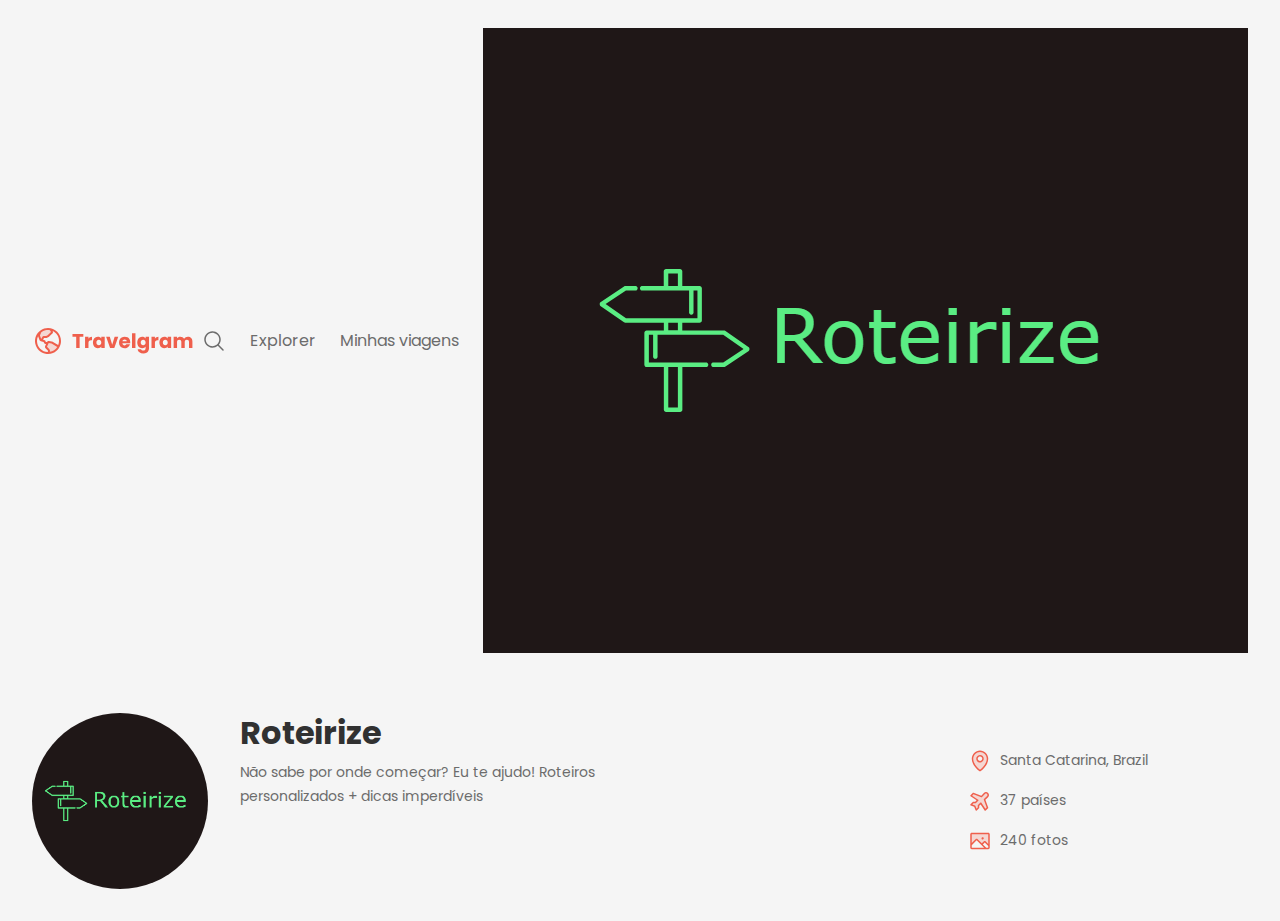
==== index.html @ 31205361 "done header" ====
<!DOCTYPE html>
<html lang="pt-br">
    <head>
        <link rel="preconnect" href="https://fonts.googleapis.com"/>
        <link rel="preconnect" href="https://fonts.gstatic.com" crossorigin/>
        <meta charset="UTF-8"/>
        <meta name="viewport" content="width=device-width, initial-scale=1.0" />
    <title>Travelgram | Perfil de viagens</title>
    <link rel="stylesheet" href="styles/index.css"/>
    <link 
    href="https://fonts.googleapis.com/css2?family=Poppins:wght@400;700&display=swap" rel="stylesheet"
    />
</head>
<body>
    <div class="bg-surface-color">
    <nav class="container">
        <a href="#" id="logo">
            <img src="assets/Logo.svg" alt="Logomarca" />
        </a>
        <ul id="primary-menu">
            <li>
                <a href="#">
                    <img src="assets/icons/MagnifyingGlass.svg" alt="Ícone de lupa" />
                </a>
            </li>
        </li><a href="#">Explorer</a></li>
        </li><a href="#">Minhas viagens</a></li>
        <li>
        <a href="#">
            <img 
            src="assets/profile.png" 
            alt="Logo Roteirize"
            />
         </a>
          </li>
        </ul>
      </nav>
      <header>
        <div class="container">
        <div id="profile">
        <img src="assets/profile.png" alt="Logo Roteirize">
        <div>
            <h1>Roteirize</h1>
            <p>
                Não sabe por onde começar? Eu te ajudo!
                Roteiros personalizados + dicas imperdíveis
            </p>
              </div>
          </div>
          <ul id="info">
            <li>
              <img src="assets/icons/MapPin.svg" alt="Icone de mapa" />
              <span>Santa Catarina, Brazil</span>
            </li>
            <li>
              <img src="assets/icons/AirplaneTilt.svg" alt="Icone de aviao" />
              <span>37 países</span>
            </li>
            <li>
              <img src="assets/icons/Image.svg" alt="Icone de imagem" />
              <span>240 fotos</span>
            </li>
          </ul>
        </div>
      </header>
    </div>
---- styles/index.css ----
@import url(global.css);
@import url(nav.css);
@import url(header.css);
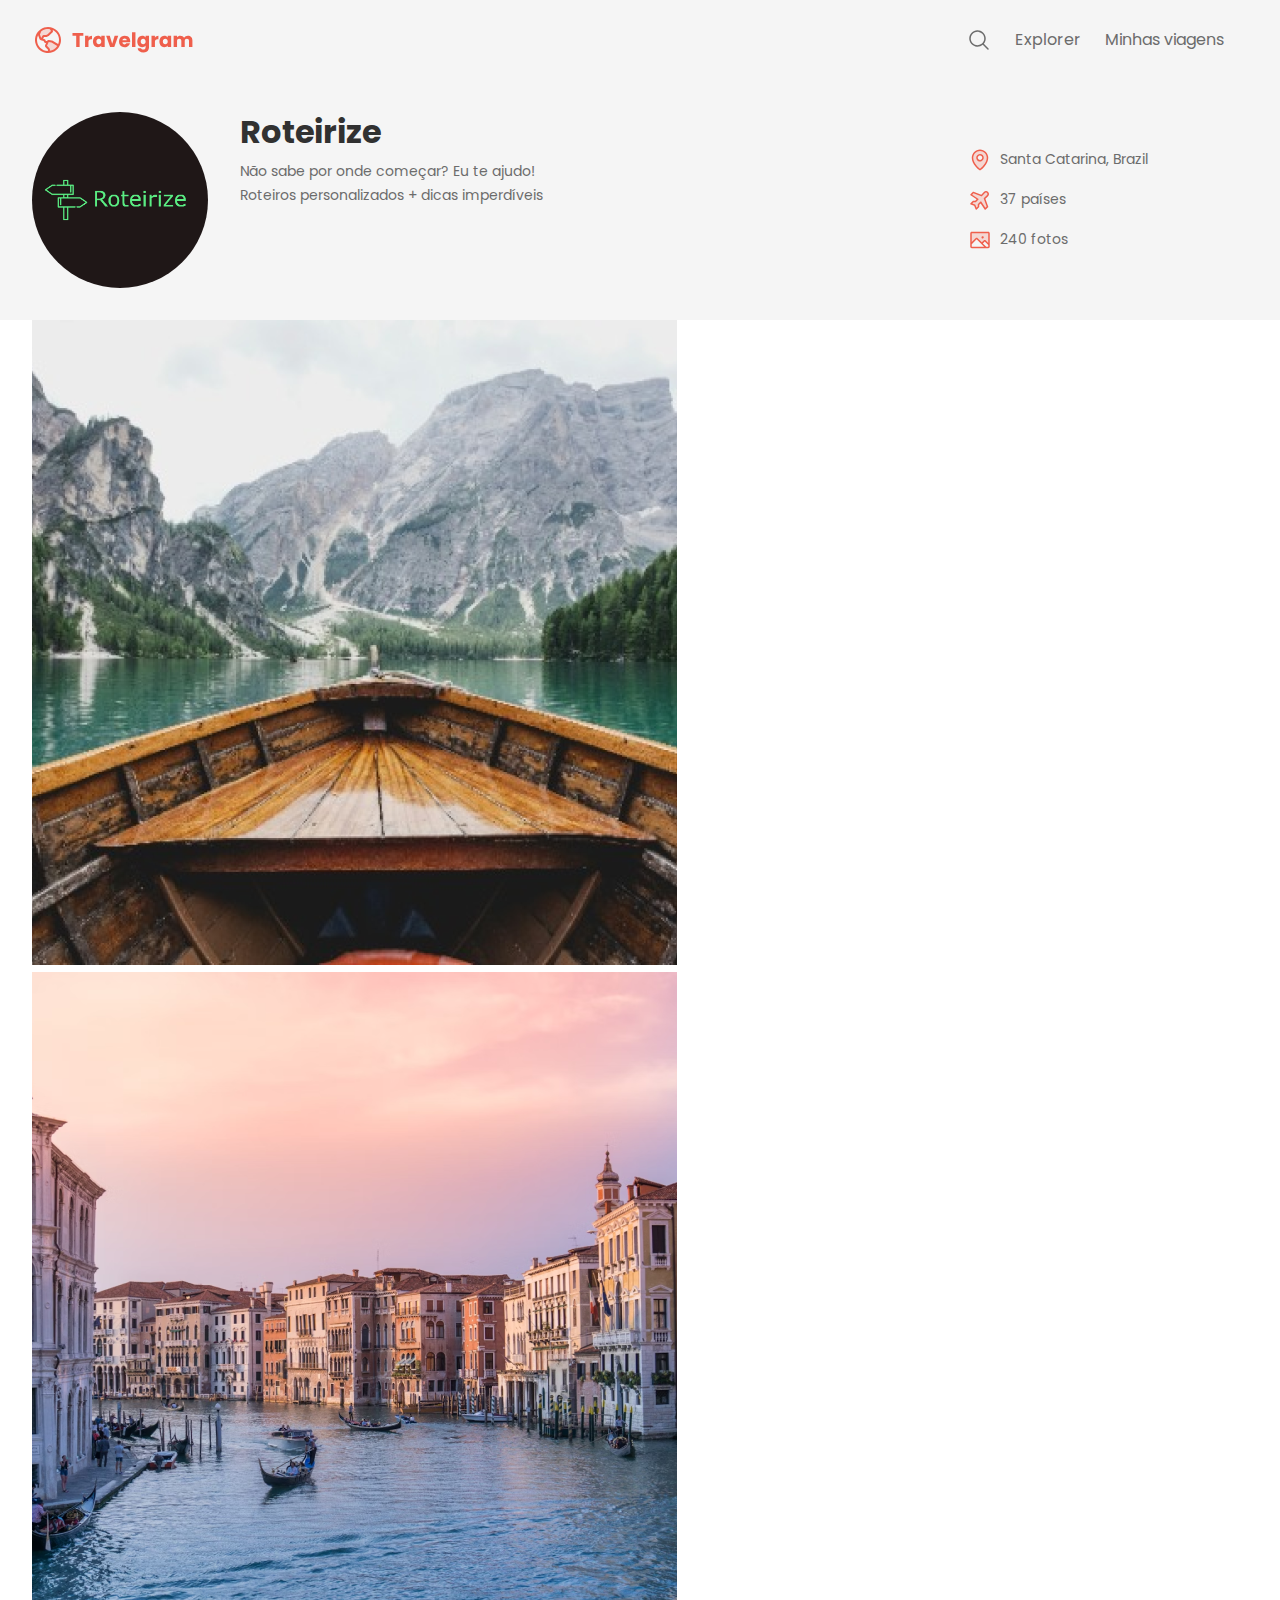
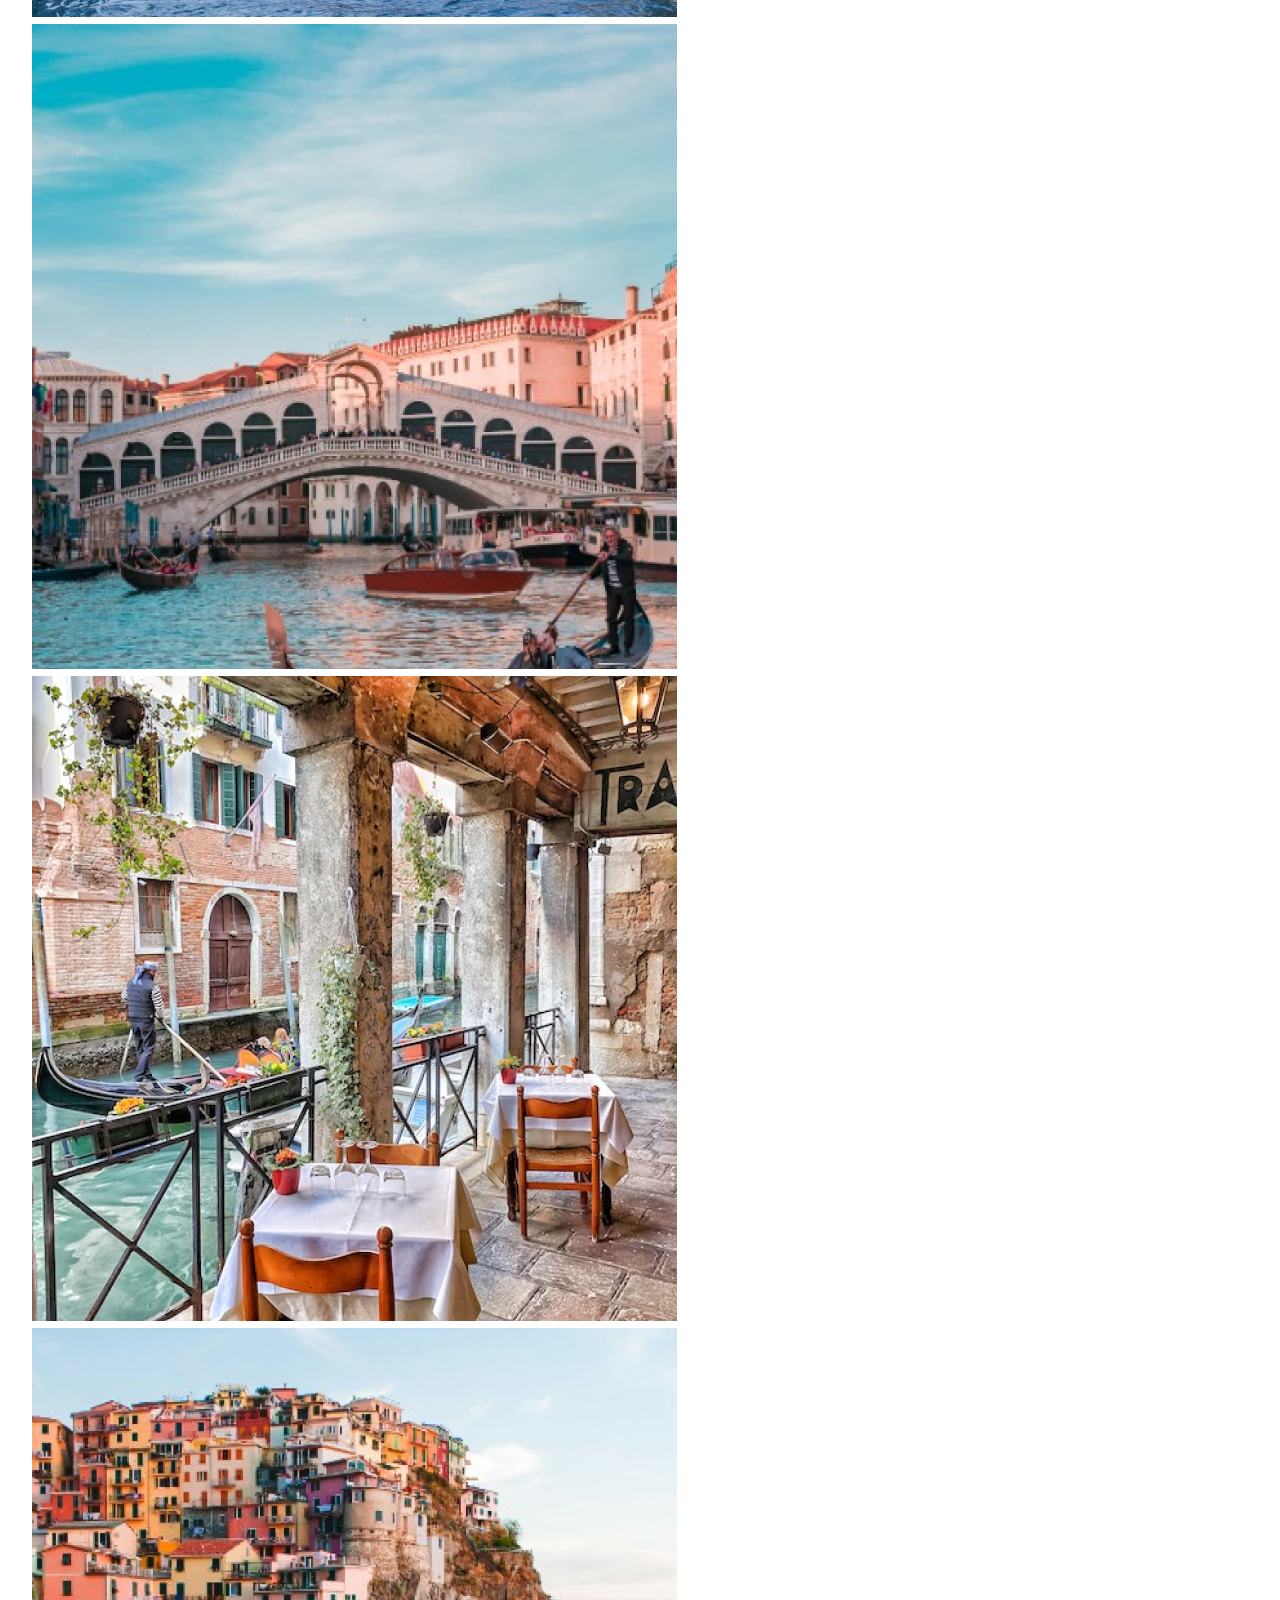
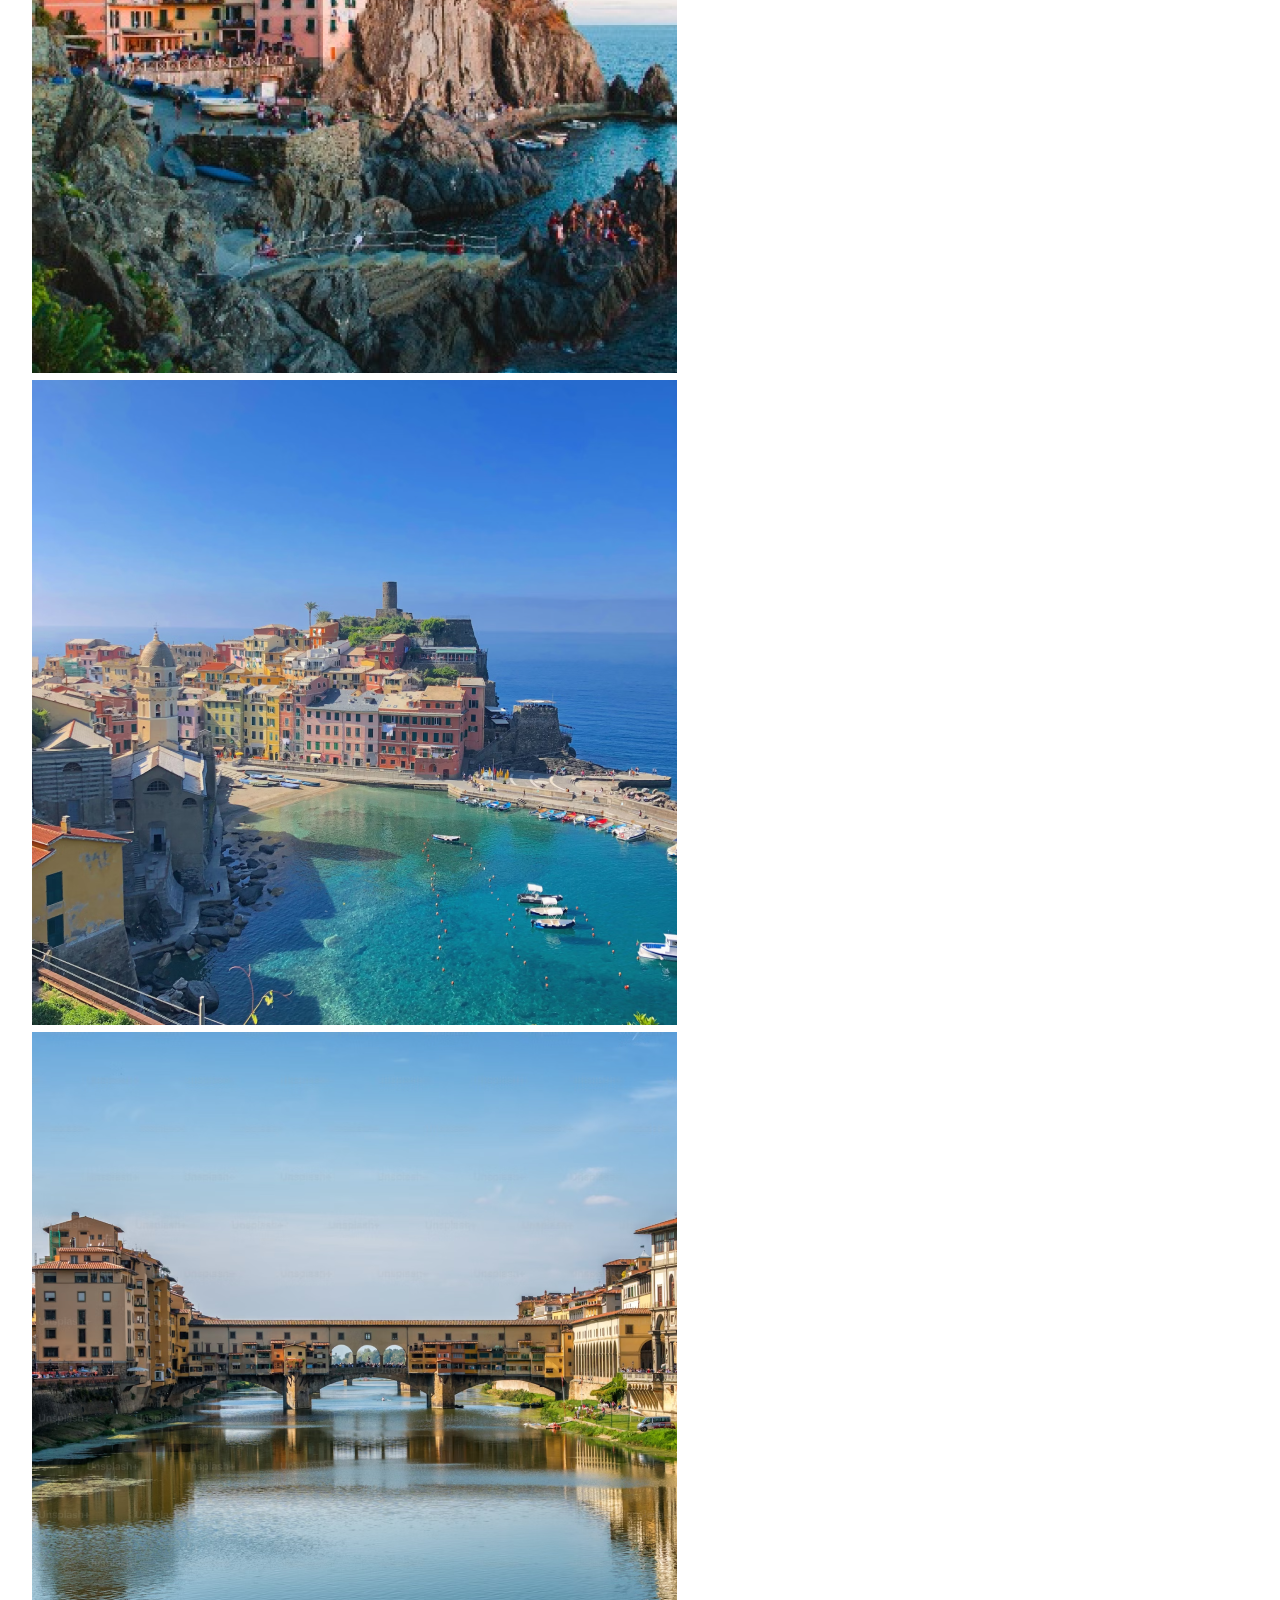
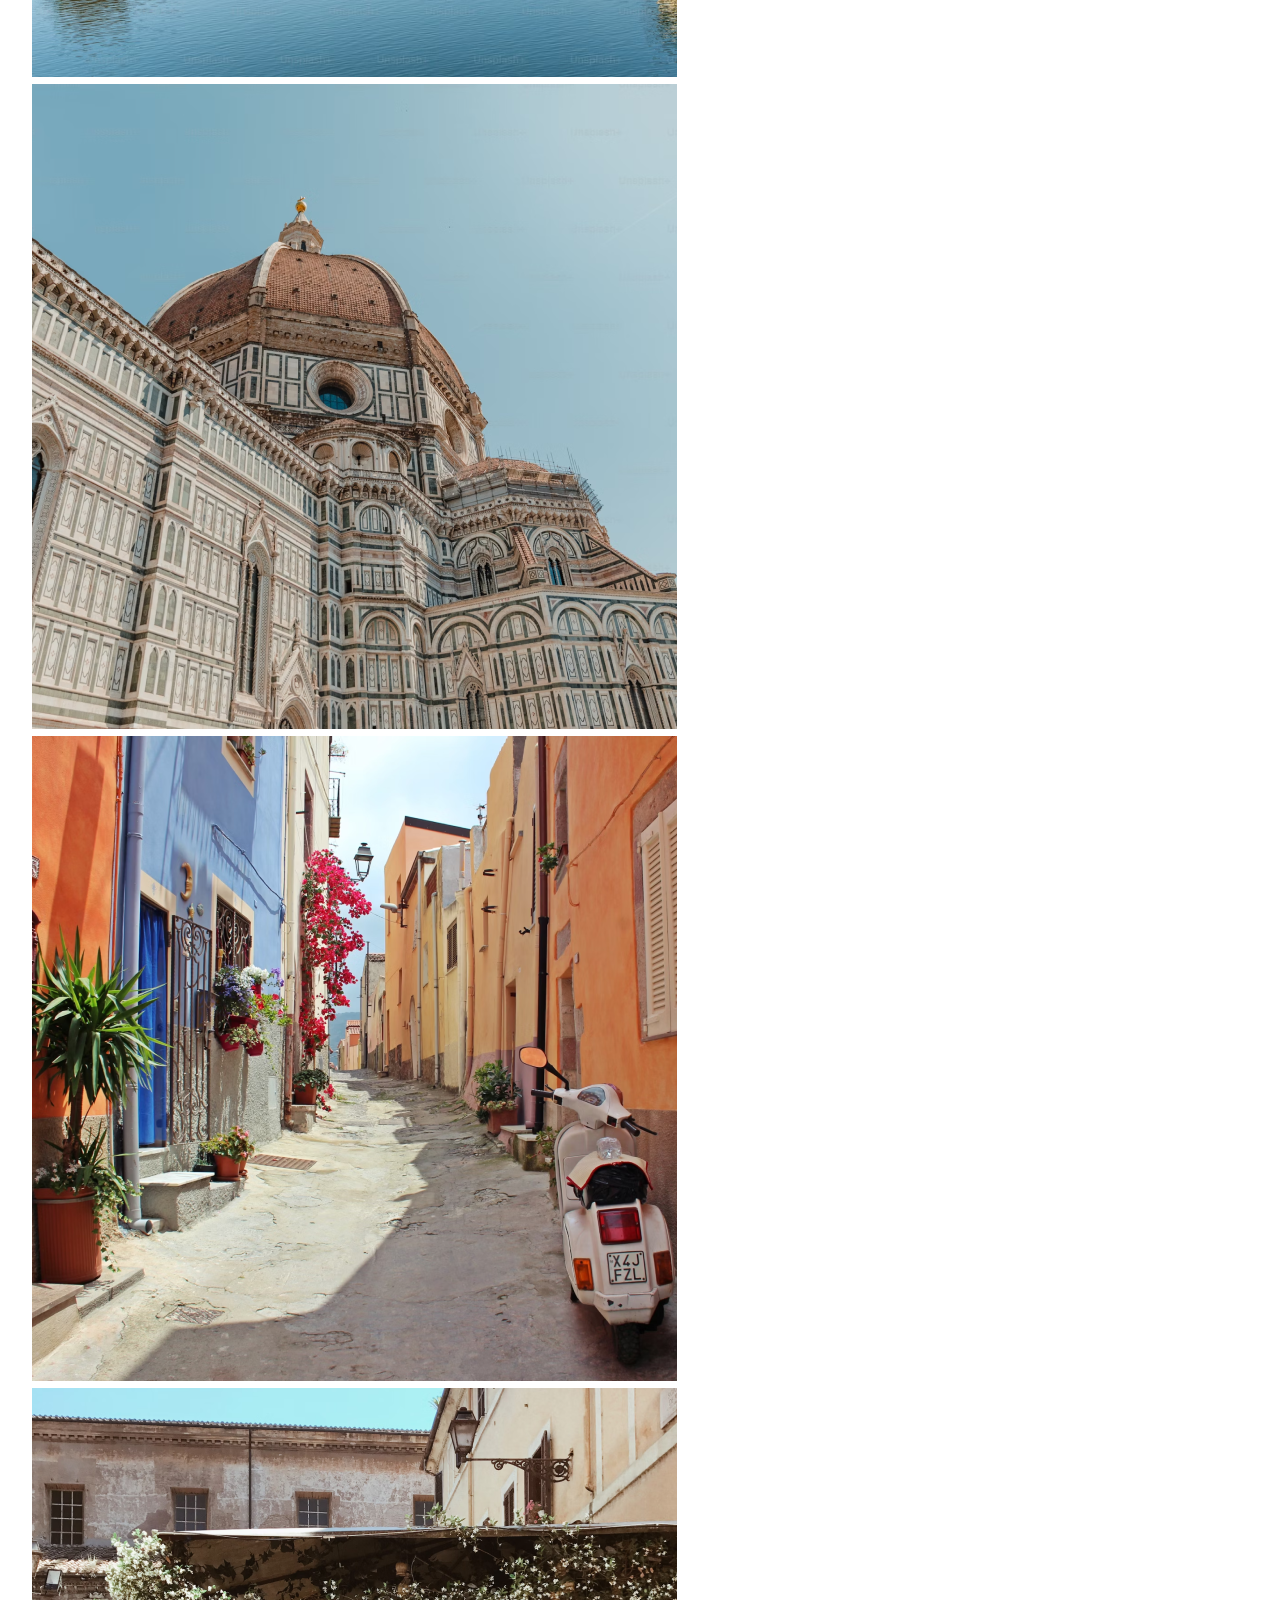
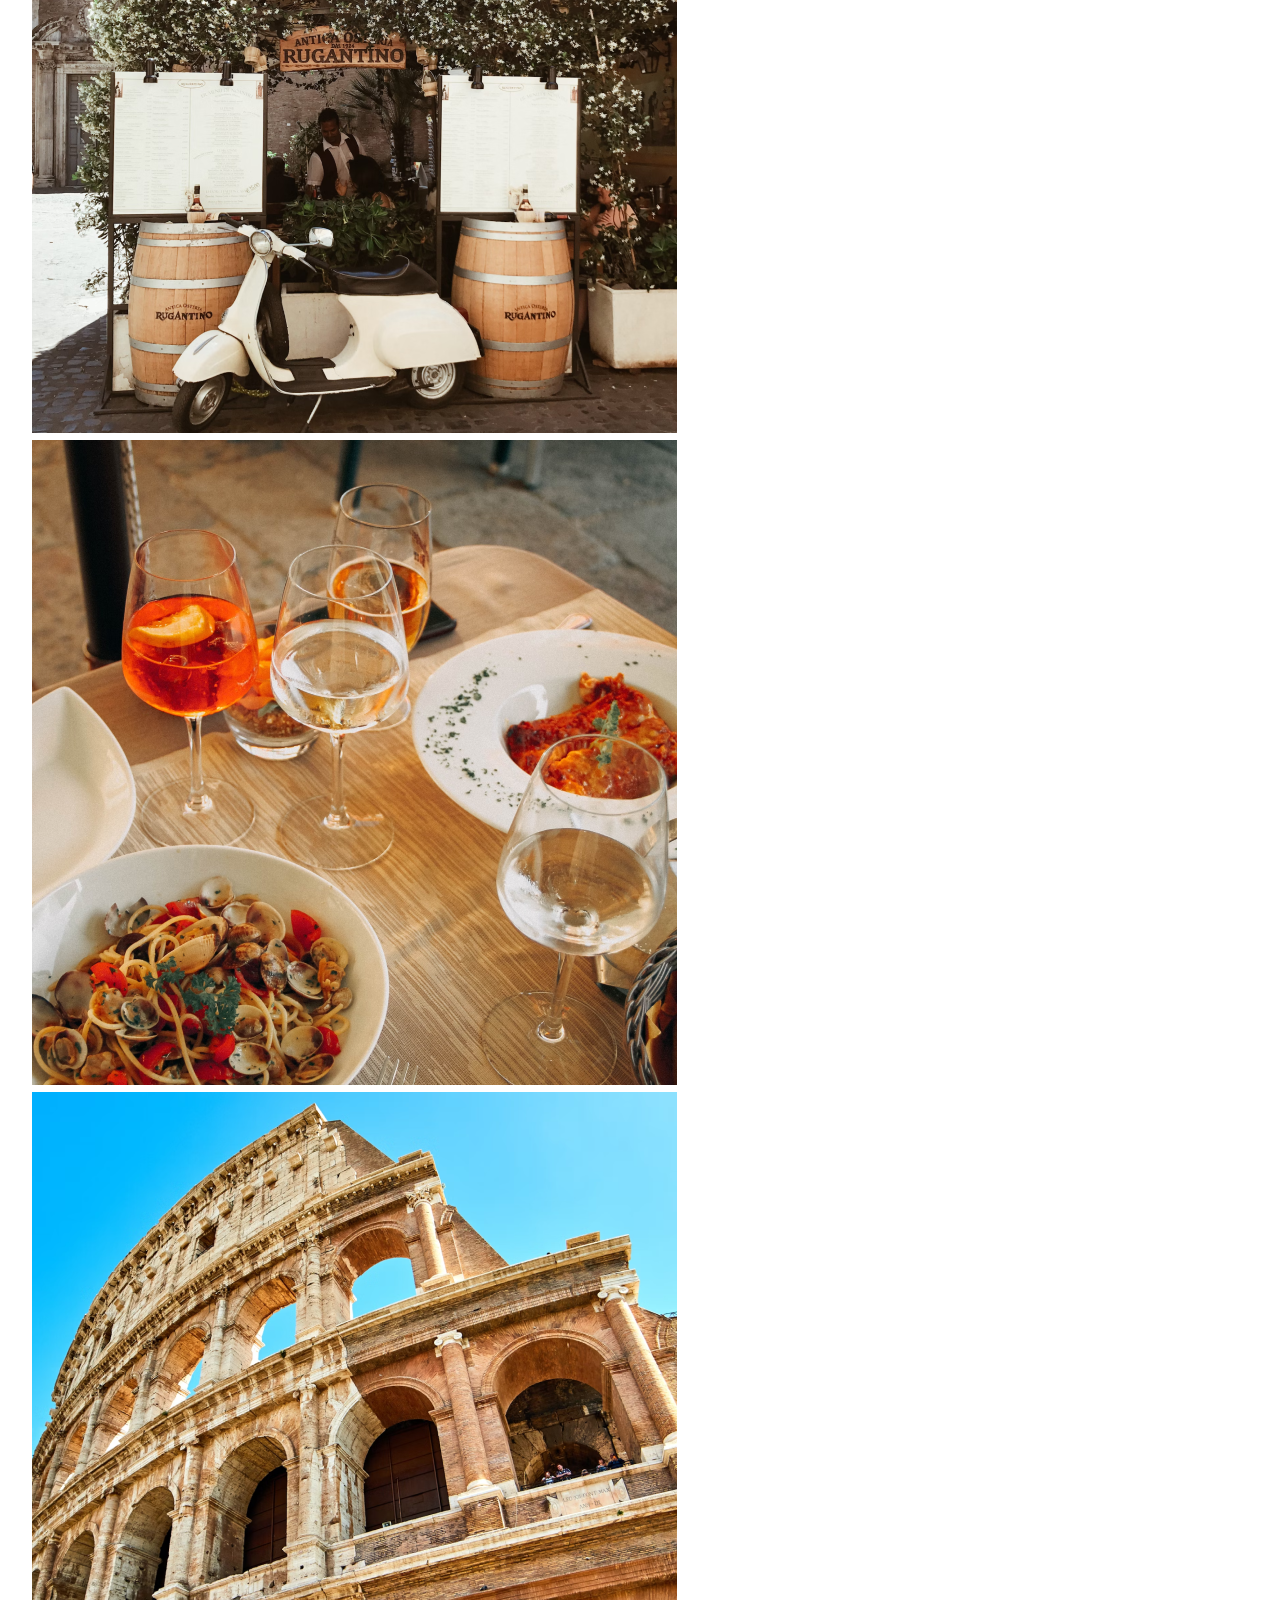
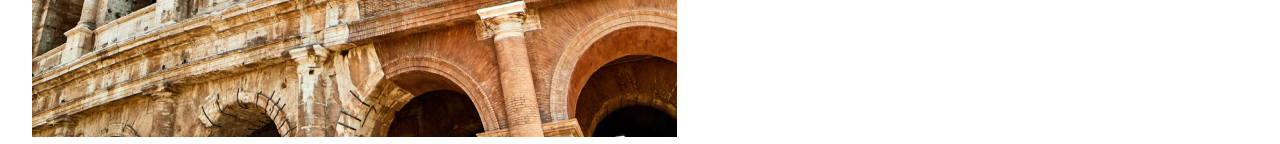
==== commit ea2dc3aa: "main gallery" ====
--- a/index.html
+++ b/index.html
@@ -26,12 +26,6 @@
         </li><a href="#">Explorer</a></li>
         </li><a href="#">Minhas viagens</a></li>
         <li>
-        <a href="#">
-            <img 
-            src="assets/profile.png" 
-            alt="Logo Roteirize"
-            />
-         </a>
           </li>
         </ul>
       </nav>
@@ -42,7 +36,7 @@
         <div>
             <h1>Roteirize</h1>
             <p>
-                Não sabe por onde começar? Eu te ajudo!
+                Não sabe por onde começar? Eu te ajudo!<br>
                 Roteiros personalizados + dicas imperdíveis
             </p>
               </div>
@@ -64,3 +58,17 @@
         </div>
       </header>
     </div>
+     <main class="container">
+      <img src="assets/images/Image 01.png" alt="..." />
+      <img src="assets/images/Image 02.png" alt="..." />
+      <img src="assets/images/Image 03.png" alt="..." />
+      <img src="assets/images/Image 04.png" alt="..." />
+      <img src="assets/images/Image 05.png" alt="..." />
+      <img src="assets/images/Image 06.png" alt="..." />
+      <img src="assets/images/Image 07.png" alt="..." />
+      <img src="assets/images/Image 08.png" alt="..." />
+      <img src="assets/images/Image 09.png" alt="..." />
+      <img src="assets/images/Image 10.png" alt="..." />
+      <img src="assets/images/Image 11.png" alt="..." />
+      <img src="assets/images/Image 12.png" alt="..." />
+   </main>
--- a/styles/index.css
+++ b/styles/index.css
@@ -1,3 +1,4 @@
 @import url(global.css);
 @import url(nav.css);
-@import url(header.css);+@import url(header.css);
+@import url(main.css);
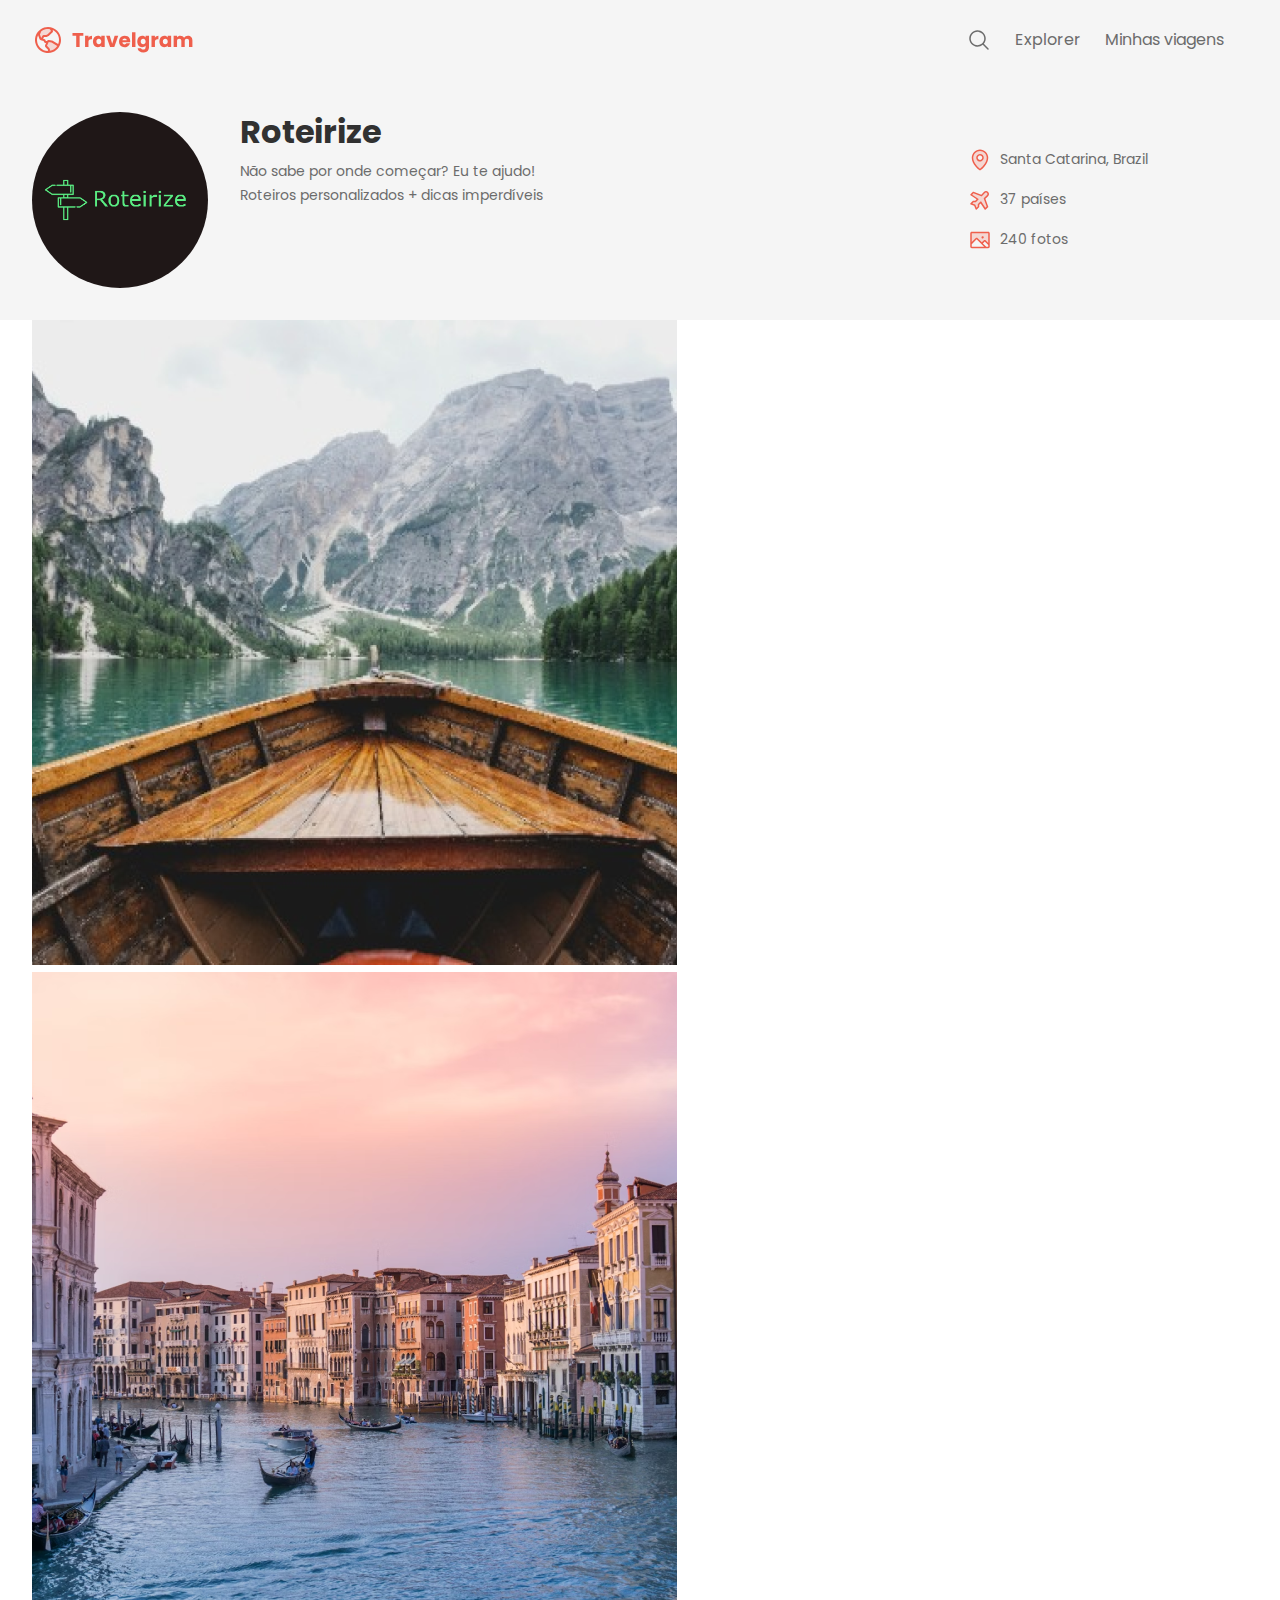
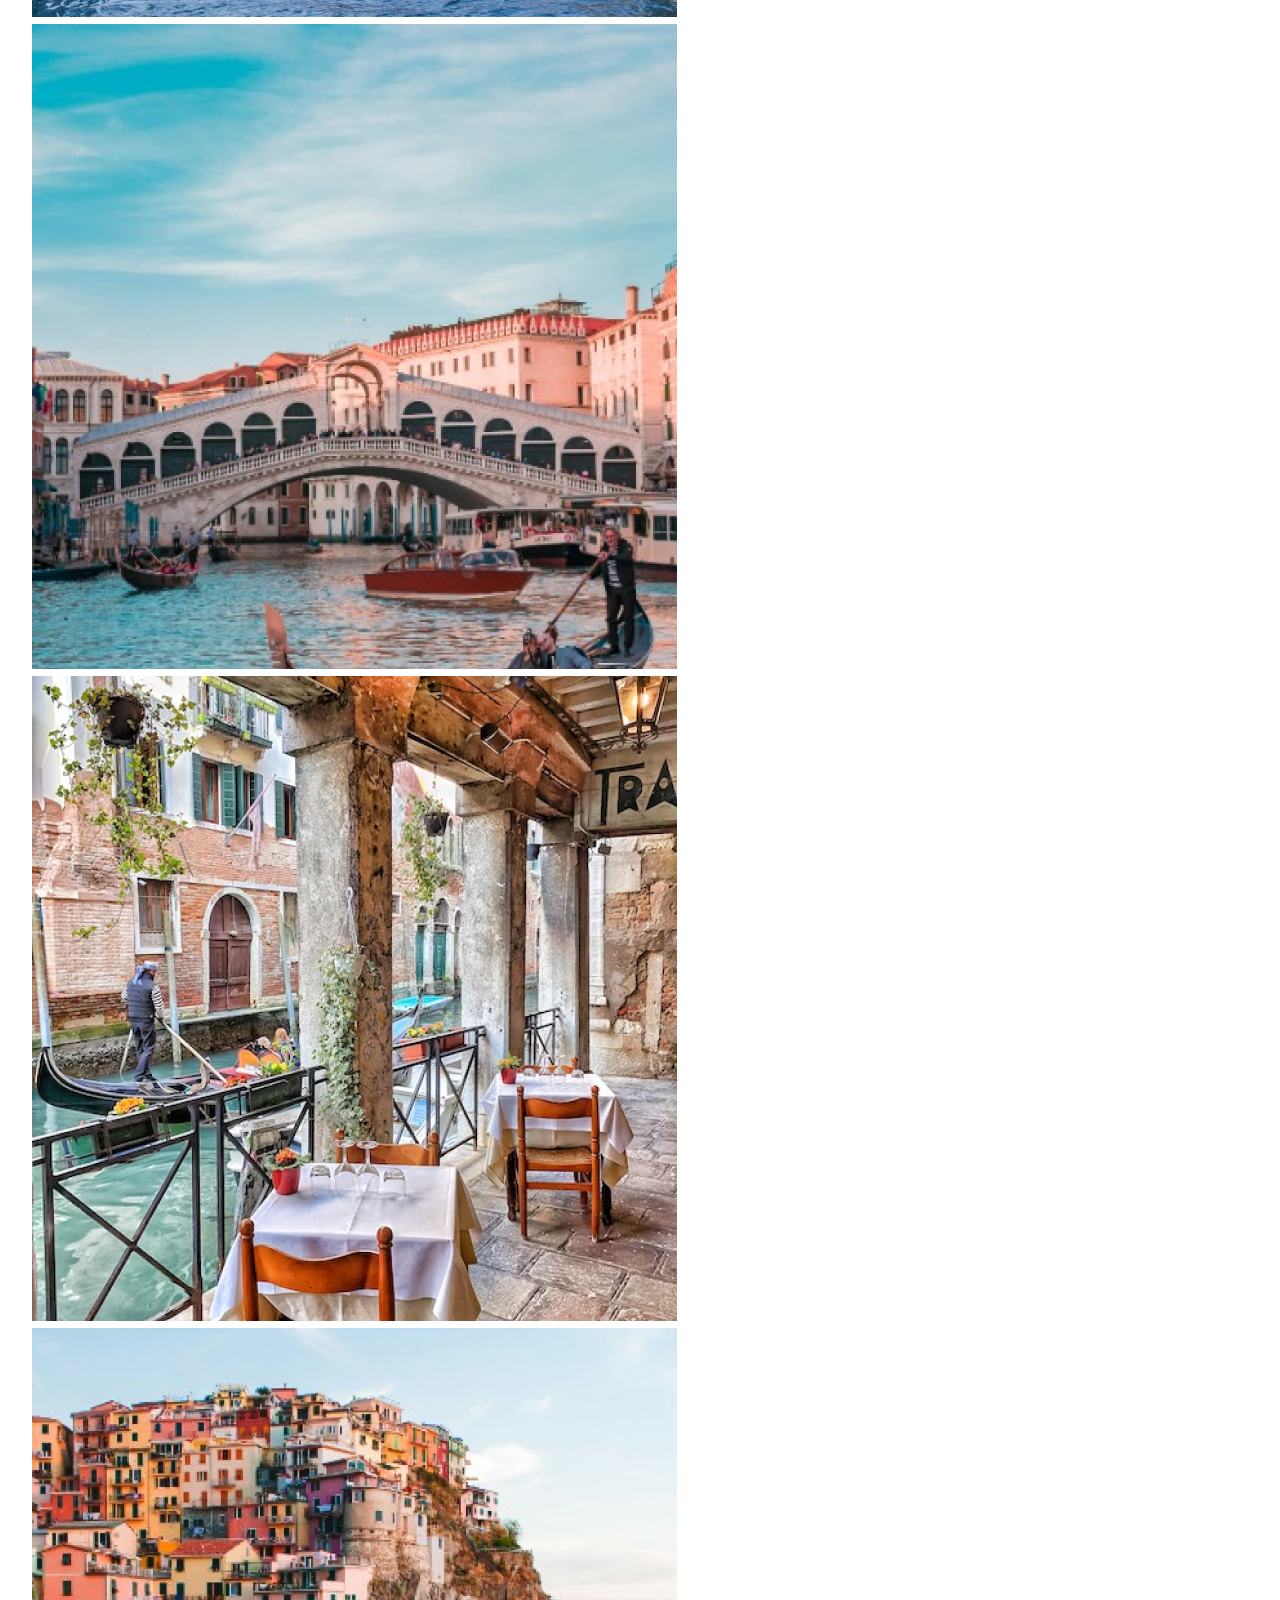
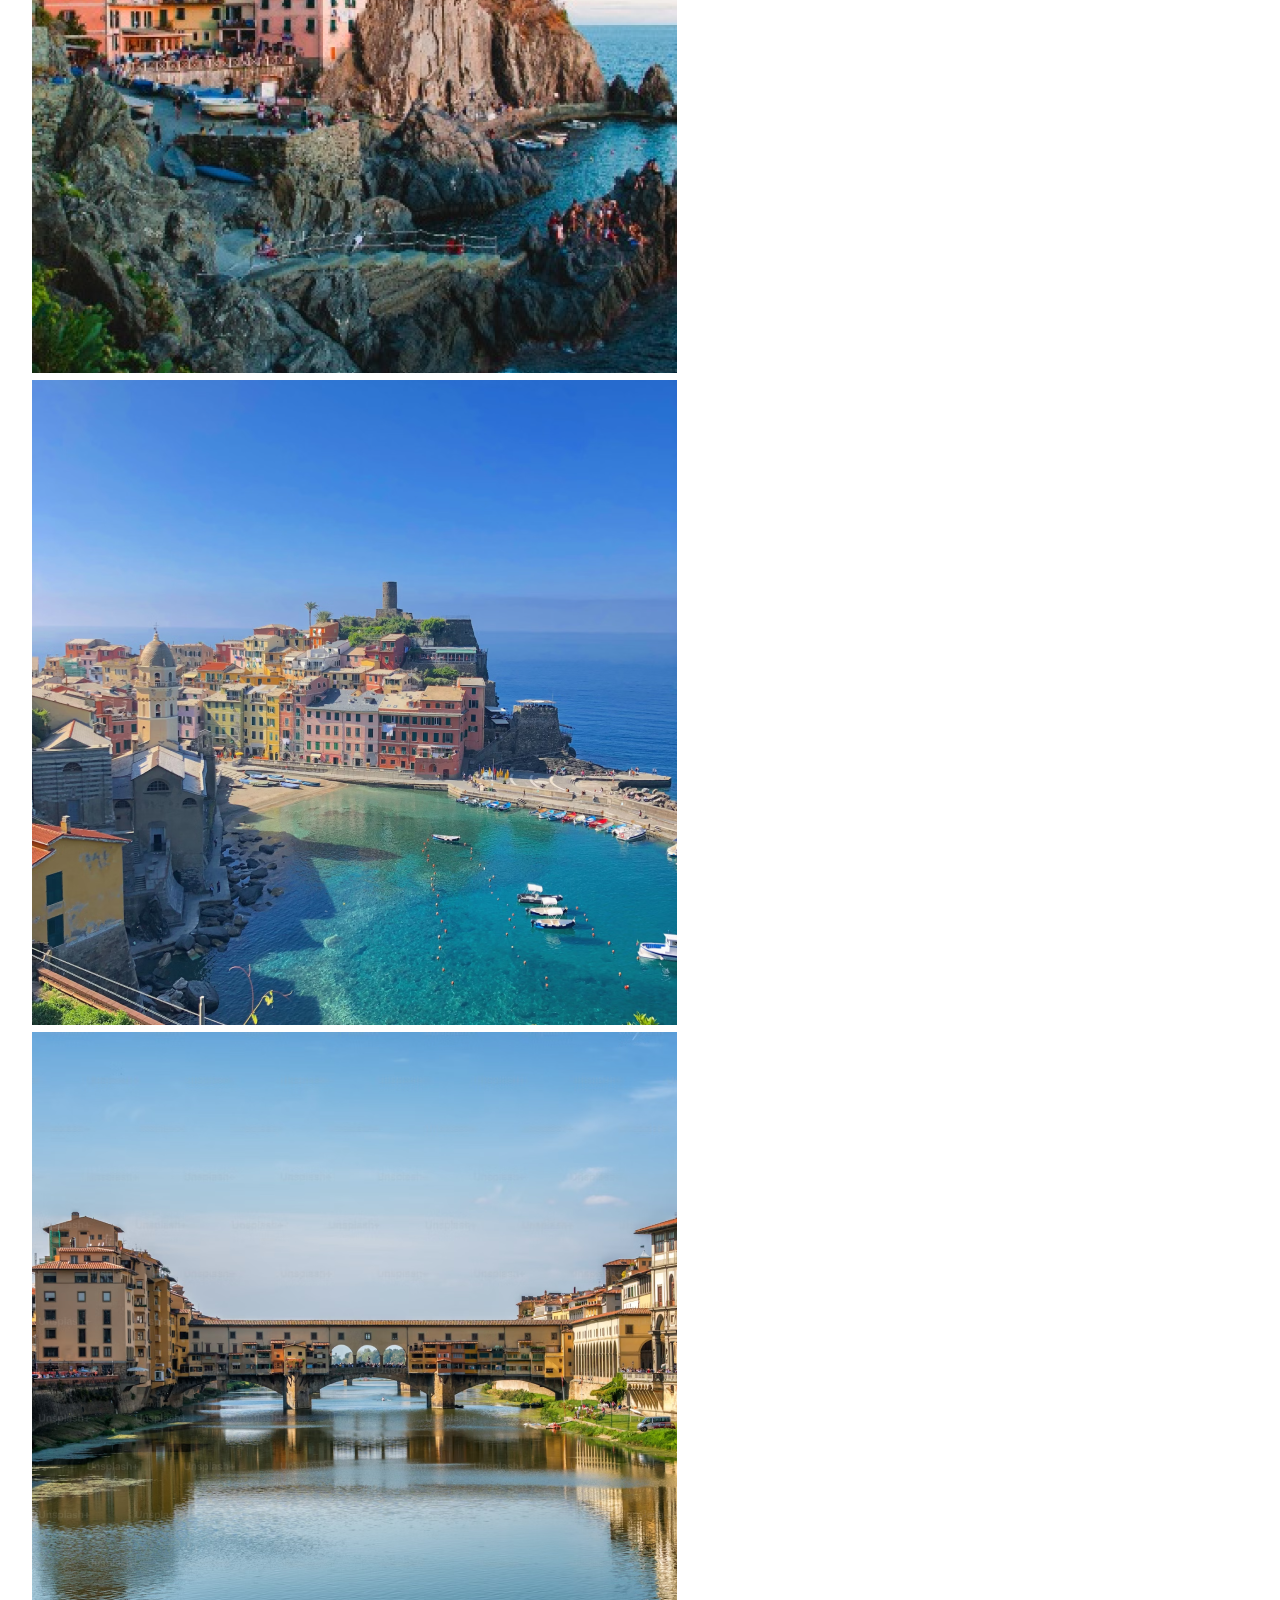
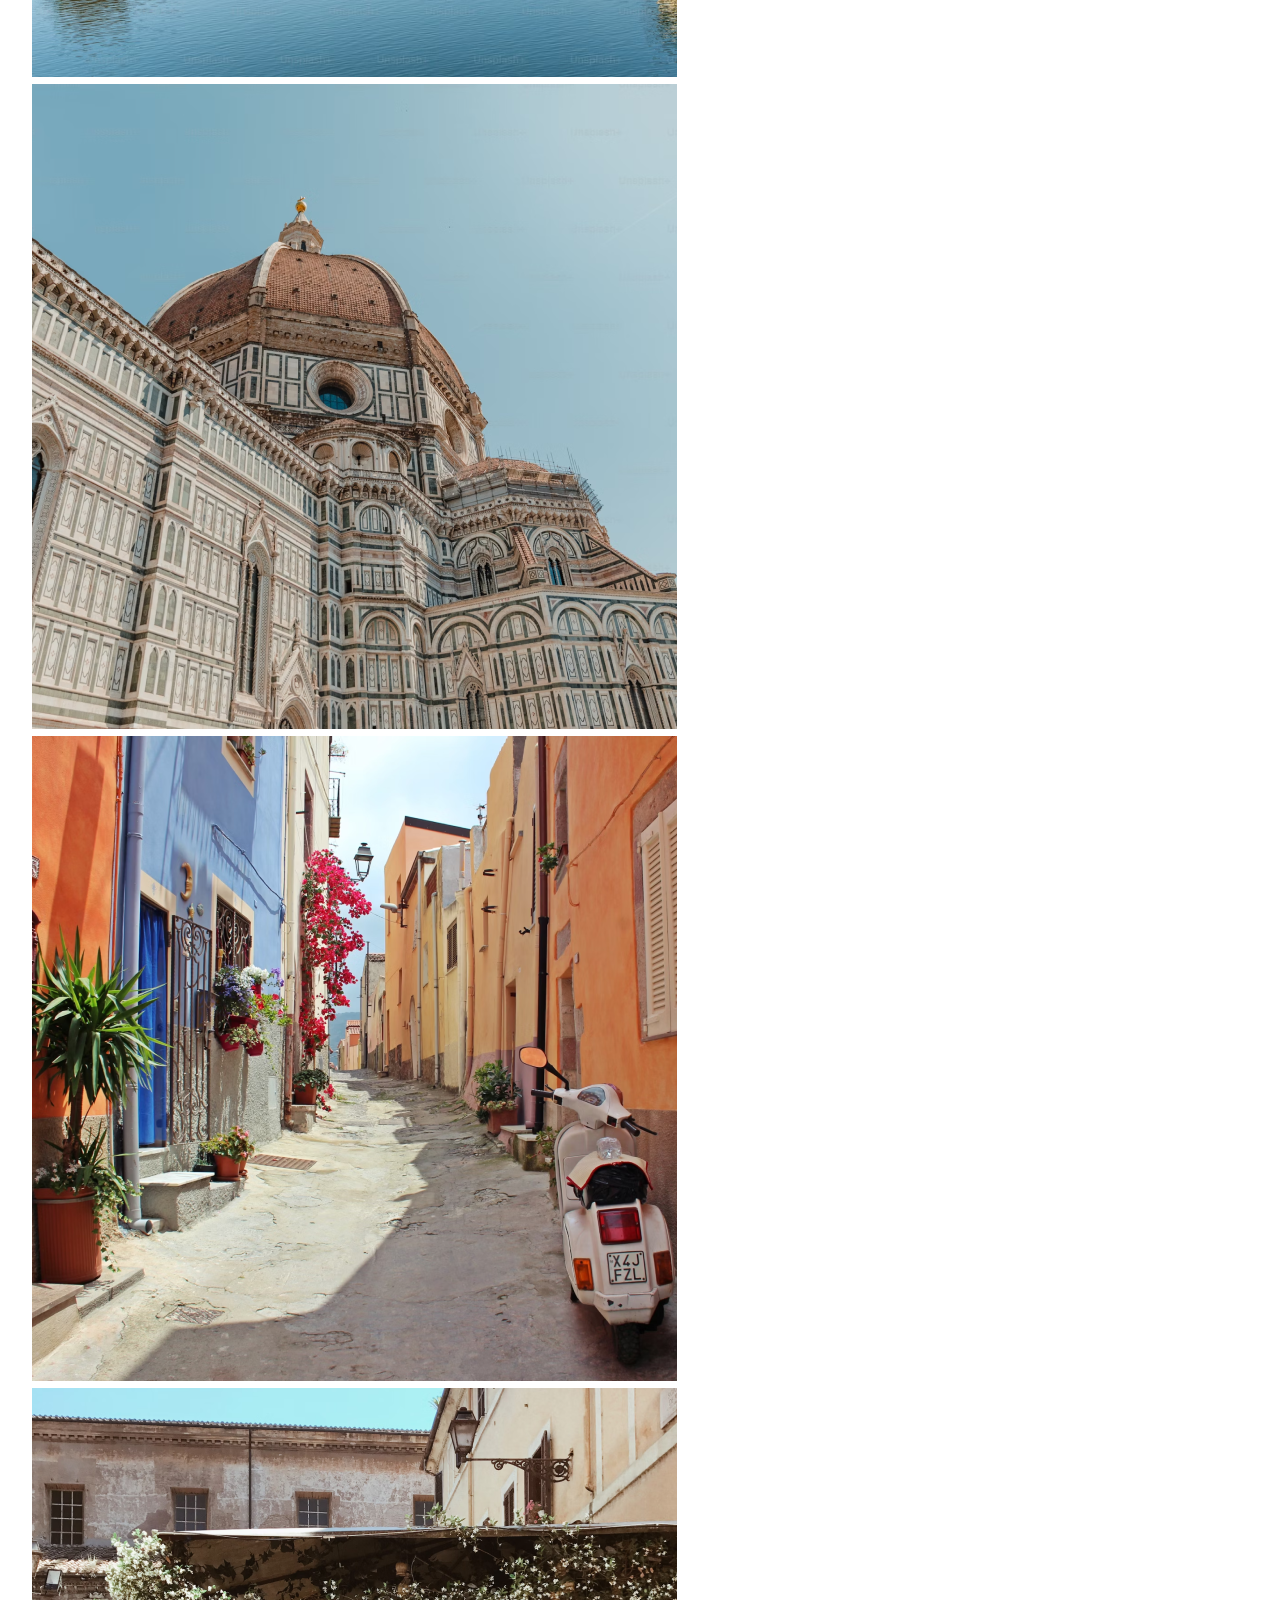
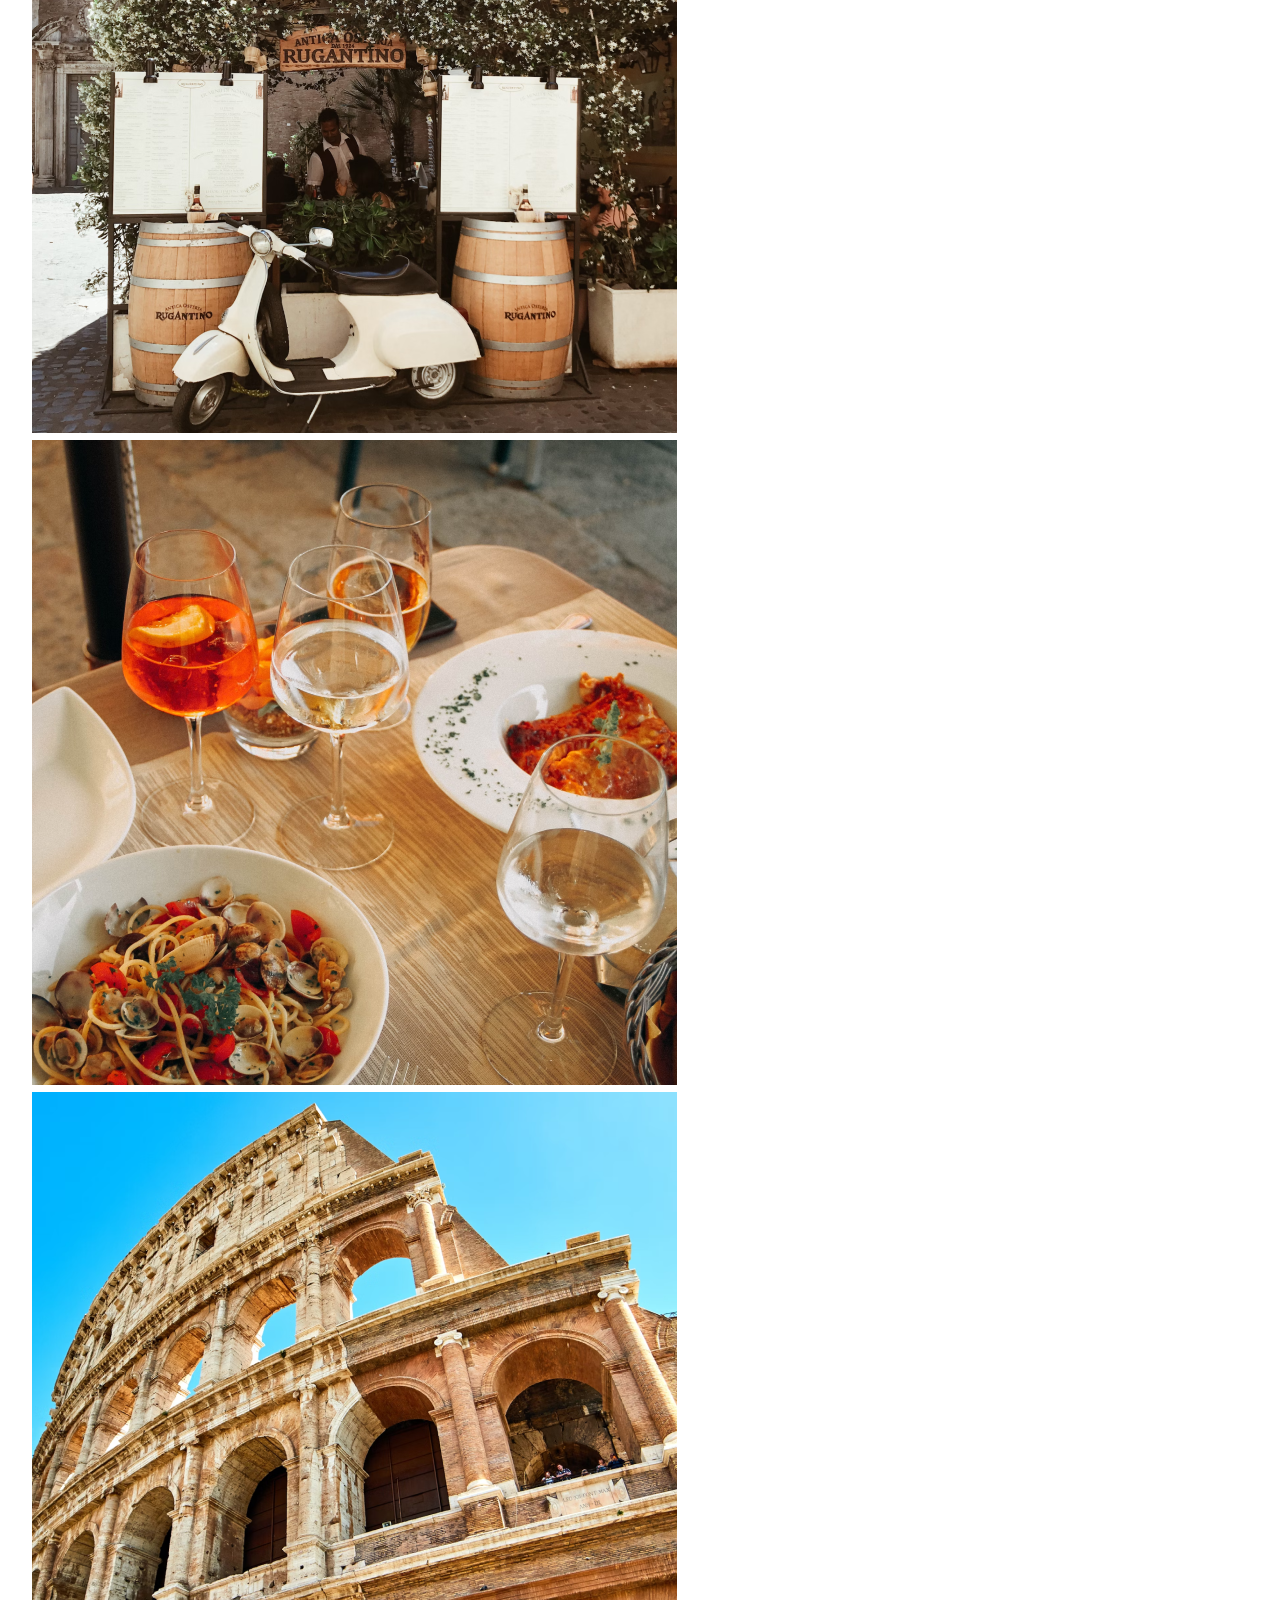
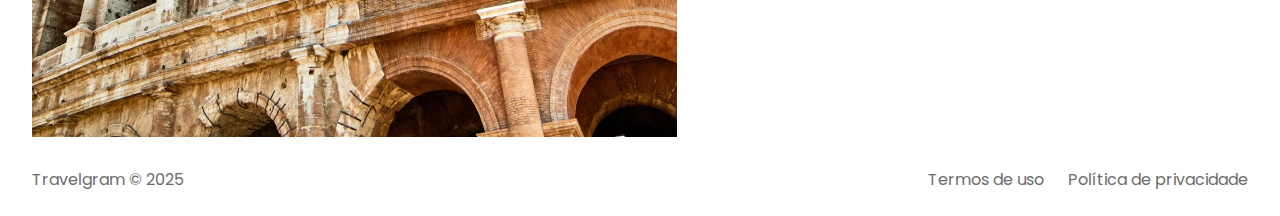
==== commit a6a56372: "done footer" ====
--- a/index.html
+++ b/index.html
@@ -72,3 +72,12 @@
       <img src="assets/images/Image 11.png" alt="..." />
       <img src="assets/images/Image 12.png" alt="..." />
    </main>
+
+   <footer class="container">
+      <span>Travelgram &copy; 2025</span>
+
+      <span>Termos de uso</span>
+      <span>Política de privacidade</span>
+    </footer>
+  </body>
+</html>
--- a/styles/index.css
+++ b/styles/index.css
@@ -2,3 +2,4 @@
 @import url(nav.css);
 @import url(header.css);
 @import url(main.css);
+@import url(footer.css);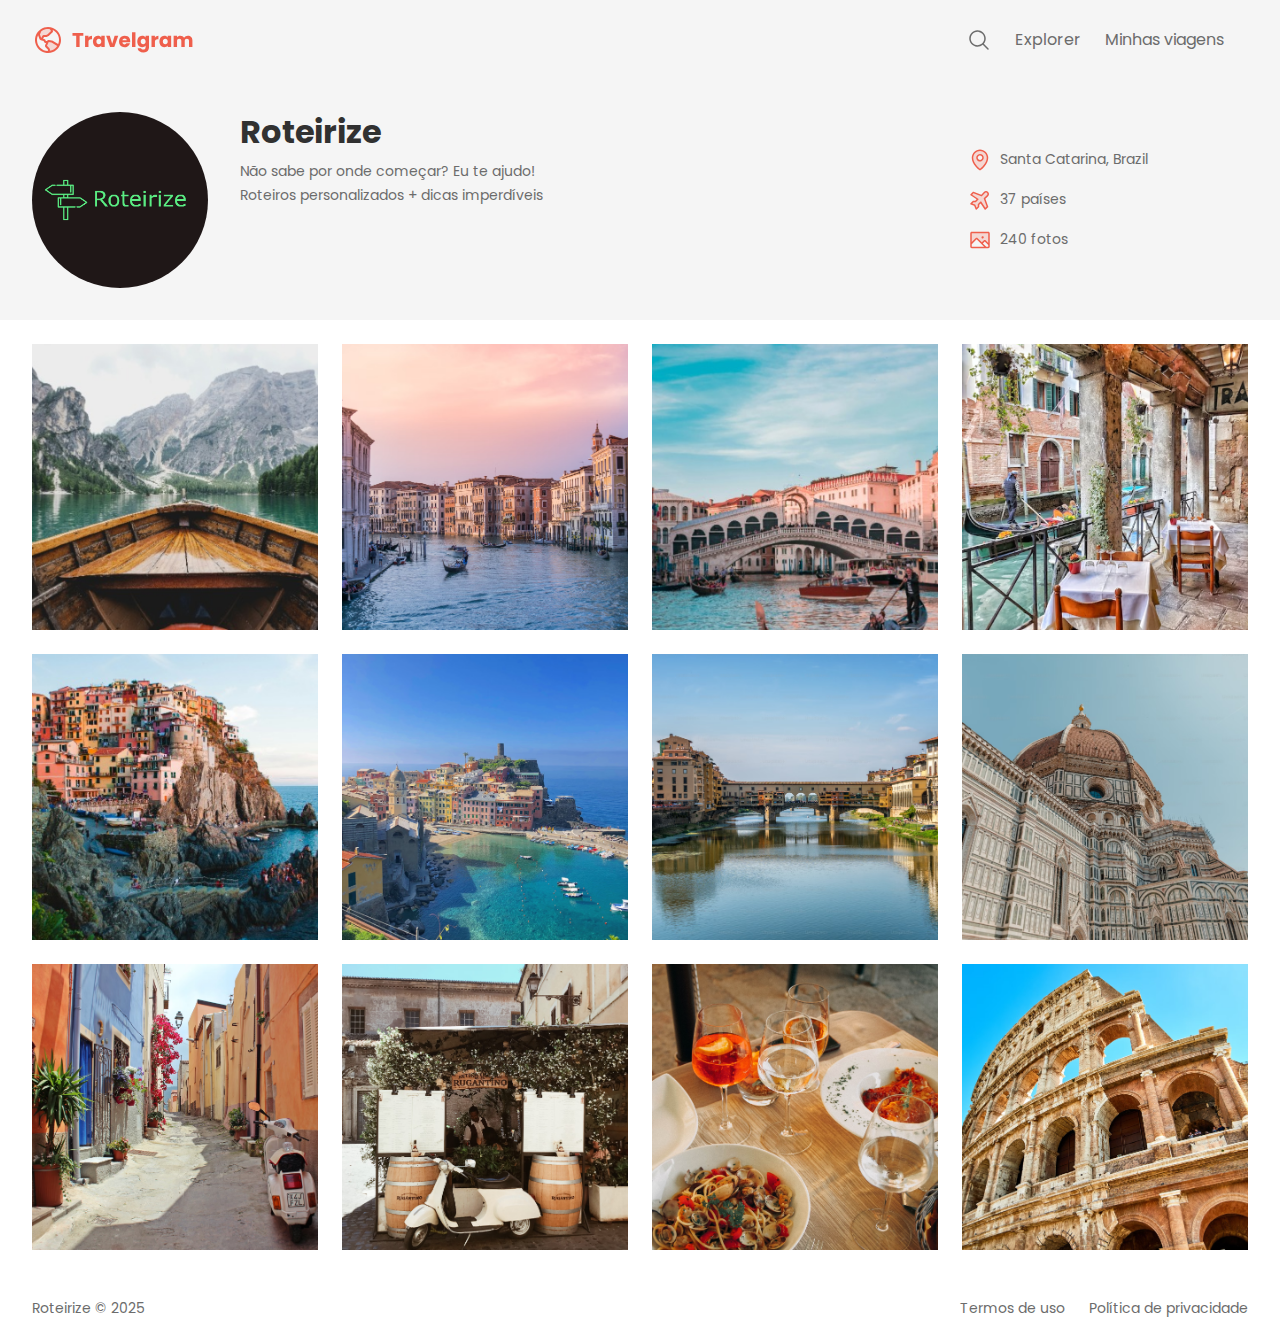
==== commit da7137d6: "pequenas alteracoes" ====
--- a/index.html
+++ b/index.html
@@ -58,6 +58,7 @@
         </div>
       </header>
     </div>
+
      <main class="container">
       <img src="assets/images/Image 01.png" alt="..." />
       <img src="assets/images/Image 02.png" alt="..." />
@@ -74,7 +75,7 @@
    </main>
 
    <footer class="container">
-      <span>Travelgram &copy; 2025</span>
+      <span>Roteirize &copy; 2025</span>
 
       <span>Termos de uso</span>
       <span>Política de privacidade</span>
